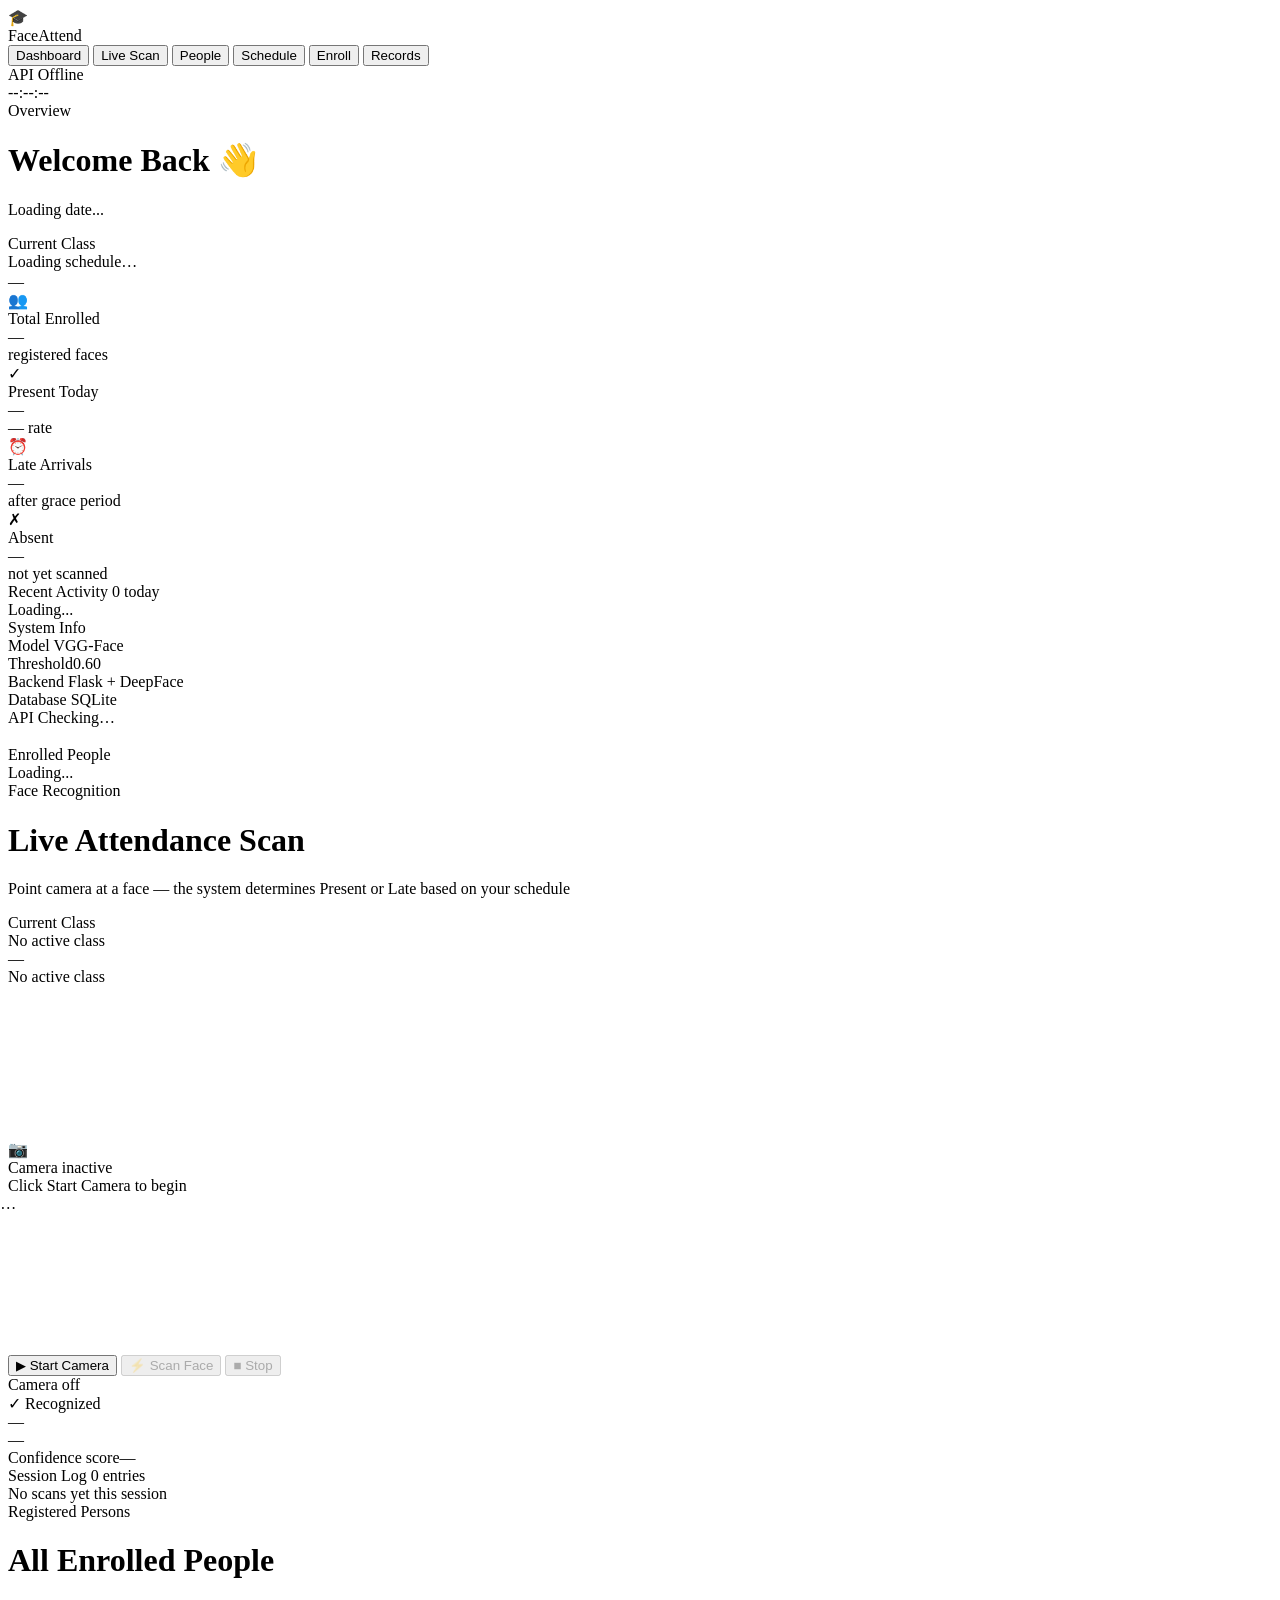
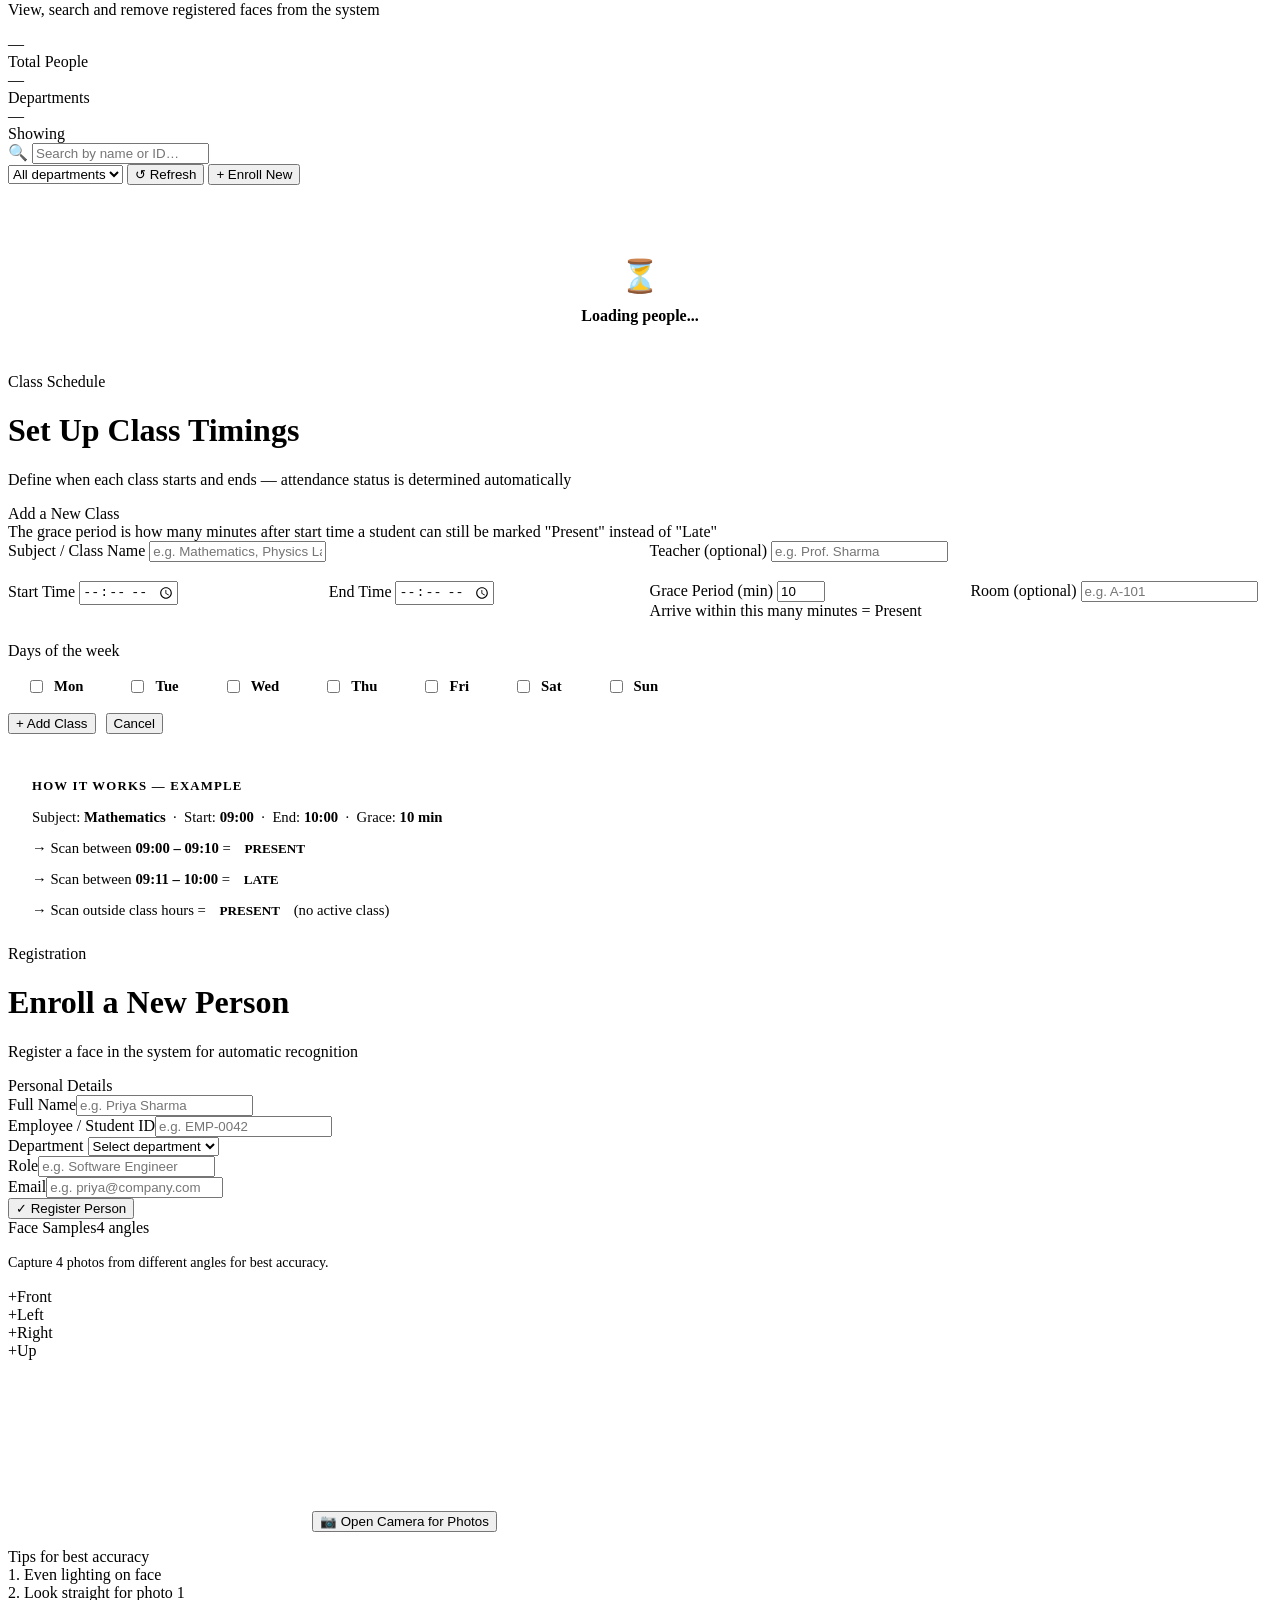
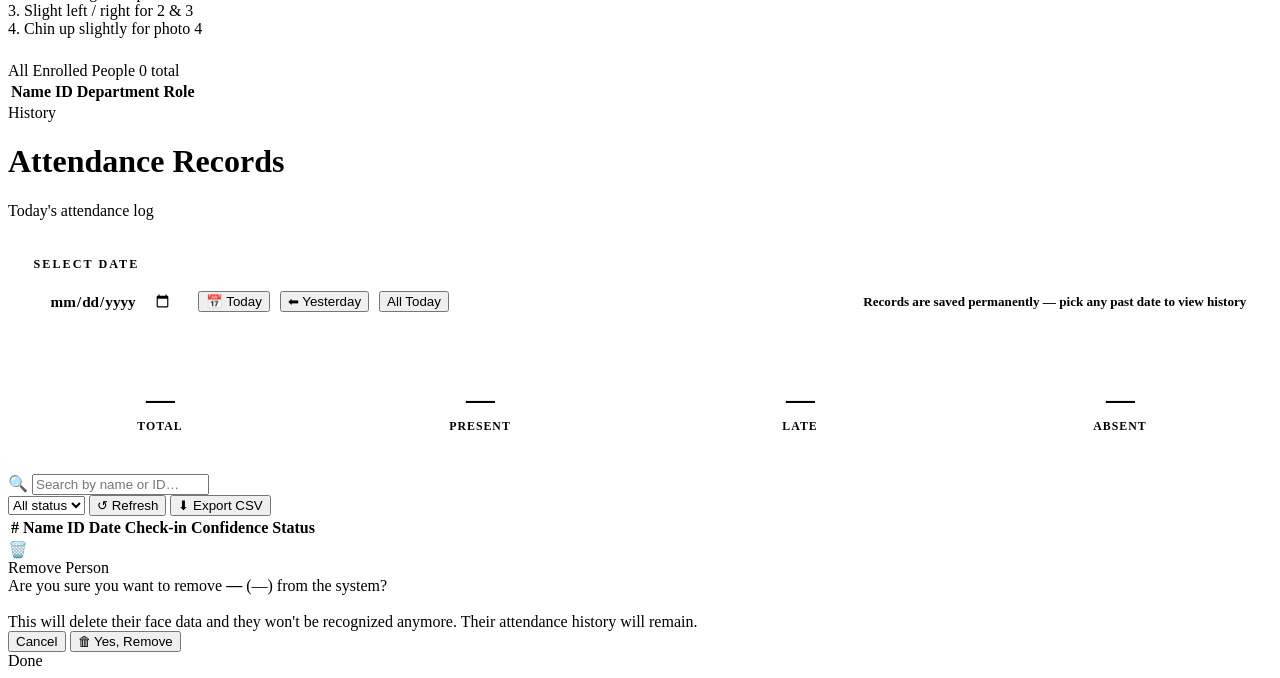
==== index.html @ 29193f47 "FaceAttend - Face Recognition Attendance System" ====
<!DOCTYPE html>
<html lang="en">
<head>
  <meta charset="UTF-8">
  <meta name="viewport" content="width=device-width, initial-scale=1.0">
  <title>FaceAttend — Smart Attendance System</title>
  <link rel="stylesheet" href="style.css">
</head>
<body>

<!-- ===== NAV ===== -->
<nav>
  <div class="logo">
    <div class="logo-mark">🎓</div>
    <div class="logo-text">Face<span>Attend</span></div>
  </div>

  <div class="nav-tabs">
    <button class="nav-tab active" onclick="showPage('dashboard',this)">Dashboard</button>
    <button class="nav-tab" onclick="showPage('recognition',this)">Live Scan</button>
    <button class="nav-tab" onclick="showPage('people',this)">People</button>
    <button class="nav-tab" onclick="showPage('schedule',this)">Schedule</button>
    <button class="nav-tab" onclick="showPage('enroll',this)">Enroll</button>
    <button class="nav-tab" onclick="showPage('records',this)">Records</button>
  </div>

  <div class="nav-right">
    <div class="api-badge offline" id="api-badge"><span class="api-dot"></span>API Offline</div>
    <div class="clock" id="sys-time">--:--:--</div>
  </div>
</nav>

<!-- ===== DASHBOARD ===== -->
<div class="page active" id="page-dashboard">
  <div class="page-header">
    <div class="page-eyebrow">Overview</div>
    <h1 class="page-title">Welcome Back 👋</h1>
    <p class="page-sub" id="dash-date">Loading date...</p>
  </div>

  <div class="schedule-status-bar" id="schedule-status-bar">
    <div>
      <div class="ssb-label">Current Class</div>
      <div class="ssb-value" id="ssb-subject">Loading schedule…</div>
      <div style="font-size:.85rem;opacity:.72;margin-top:2px;" id="ssb-time"></div>
    </div>
    <div class="ssb-badge" id="ssb-badge">—</div>
  </div>

  <div class="stats-row">
    <div class="stat-card s1">
      <div class="stat-accent"></div>
      <div class="stat-icon">👥</div>
      <div class="stat-label">Total Enrolled</div>
      <div class="stat-value" id="stat-enrolled">—</div>
      <div class="stat-sub">registered faces</div>
    </div>
    <div class="stat-card s2">
      <div class="stat-accent"></div>
      <div class="stat-icon">✓</div>
      <div class="stat-label">Present Today</div>
      <div class="stat-value" id="stat-present">—</div>
      <div class="stat-sub" id="stat-pct">— rate</div>
    </div>
    <div class="stat-card s3">
      <div class="stat-accent"></div>
      <div class="stat-icon">⏰</div>
      <div class="stat-label">Late Arrivals</div>
      <div class="stat-value" id="stat-late">—</div>
      <div class="stat-sub">after grace period</div>
    </div>
    <div class="stat-card s4">
      <div class="stat-accent"></div>
      <div class="stat-icon">✗</div>
      <div class="stat-label">Absent</div>
      <div class="stat-value" id="stat-absent">—</div>
      <div class="stat-sub">not yet scanned</div>
    </div>
  </div>

  <div class="dash-grid">
    <div class="panel">
      <div class="panel-header">
        <span class="panel-title">Recent Activity</span>
        <span class="chip" id="activity-count">0 today</span>
      </div>
      <div class="panel-body">
        <div id="activity-feed"><div class="empty-msg">Loading...</div></div>
      </div>
    </div>
    <div style="display:flex;flex-direction:column;gap:1.2rem;">
      <div class="panel">
        <div class="panel-header"><span class="panel-title">System Info</span></div>
        <div class="panel-body">
          <div class="sysinfo-row"><span class="sysinfo-key">Model</span>    <span class="sysinfo-val purple">VGG-Face</span></div>
          <div class="sysinfo-row"><span class="sysinfo-key">Threshold</span><span class="sysinfo-val">0.60</span></div>
          <div class="sysinfo-row"><span class="sysinfo-key">Backend</span>  <span class="sysinfo-val teal">Flask + DeepFace</span></div>
          <div class="sysinfo-row"><span class="sysinfo-key">Database</span> <span class="sysinfo-val">SQLite</span></div>
          <div class="sysinfo-row"><span class="sysinfo-key">API</span>      <span class="sysinfo-val red" id="sys-api-status">Checking…</span></div>
        </div>
      </div>
      <div class="panel">
        <div class="panel-header"><span class="panel-title">Enrolled People</span></div>
        <div class="panel-body"><div id="enrolled-mini"><div class="empty-msg">Loading...</div></div></div>
      </div>
    </div>
  </div>
</div>

<!-- ===== SCAN ===== -->
<div class="page" id="page-recognition">
  <div class="page-header">
    <div class="page-eyebrow">Face Recognition</div>
    <h1 class="page-title">Live <span class="normal">Attendance Scan</span></h1>
    <p class="page-sub">Point camera at a face — the system determines Present or Late based on your schedule</p>
  </div>

  <div class="class-info-bar" id="class-info-bar">
    <div>
      <div class="cib-label">Current Class</div>
      <div class="cib-subject" id="cib-subject">No active class</div>
    </div>
    <div class="cib-right">
      <div class="cib-time" id="cib-time">—</div>
      <div class="cib-status noclass" id="cib-status">No active class</div>
    </div>
  </div>

  <div class="rec-layout">
    <div>
      <div class="camera-wrap">
        <div class="camera-screen">
          <video id="cam-video" autoplay playsinline></video>
          <canvas id="cam-canvas" style="display:none;"></canvas>
          <div class="camera-placeholder" id="cam-placeholder">
            <div class="cam-icon-wrap">📷</div>
            <div class="cam-ph-title">Camera inactive</div>
            <div class="cam-ph-sub">Click Start Camera to begin</div>
          </div>
          <div class="scan-overlay" id="scan-overlay">
            <div class="scan-line"></div>
            <div class="corner corner-tl"></div><div class="corner corner-tr"></div>
            <div class="corner corner-bl"></div><div class="corner corner-br"></div>
          </div>
          <div class="face-box" id="face-box" style="width:140px;height:160px;top:20%;left:50%;transform:translateX(-50%);">
            <div class="face-box-label" id="face-label">Detecting…</div>
          </div>
        </div>
        <div class="camera-controls">
          <button class="btn btn-primary"   id="btn-start-cam" onclick="startCamera()">▶ Start Camera</button>
          <button class="btn btn-secondary" id="btn-scan"      onclick="scanFace()" disabled>⚡ Scan Face</button>
          <button class="btn btn-danger"    id="btn-stop-cam"  onclick="stopCamera()" disabled>■ Stop</button>
          <div class="cam-status-text" id="cam-status">Camera off</div>
        </div>
      </div>
      <div class="result-card" id="result-card">
        <div class="result-pill success" id="result-pill">✓ Recognized</div>
        <div class="result-name"   id="result-name">—</div>
        <div class="result-detail" id="result-detail">—</div>
        <div class="conf-bar"><div class="conf-fill" id="conf-fill" style="width:0%"></div></div>
        <div class="conf-label"><span>Confidence score</span><span id="conf-pct">—</span></div>
      </div>
    </div>
    <div class="rec-log">
      <div class="panel-header">
        <span class="panel-title">Session Log</span>
        <span class="chip" id="log-count">0 entries</span>
      </div>
      <div class="log-list" id="rec-log-list">
        <div class="empty-msg">No scans yet this session</div>
      </div>
    </div>
  </div>
</div>

<!-- ===== PEOPLE ===== -->
<div class="page" id="page-people">
  <div class="page-header">
    <div class="page-eyebrow">Registered Persons</div>
    <h1 class="page-title">All <span class="normal">Enrolled People</span></h1>
    <p class="page-sub">View, search and remove registered faces from the system</p>
  </div>

  <!-- Stats row -->
  <div class="people-stats">
    <div class="pstat">
      <div class="pstat-val" id="pstat-total" style="color:var(--p700);">—</div>
      <div class="pstat-label">Total People</div>
    </div>
    <div class="pstat">
      <div class="pstat-val" id="pstat-depts" style="color:var(--teal);">—</div>
      <div class="pstat-label">Departments</div>
    </div>
    <div class="pstat">
      <div class="pstat-val" id="pstat-filtered" style="color:var(--green);">—</div>
      <div class="pstat-label">Showing</div>
    </div>
  </div>

  <!-- Filters -->
  <div class="filter-bar" style="margin-bottom:1.5rem;">
    <div class="search-wrap">
      <span class="search-icon">🔍</span>
      <input class="search-input" placeholder="Search by name or ID…" id="people-search" oninput="filterPeople()">
    </div>
    <select class="filter-select" id="people-dept" onchange="filterPeople()">
      <option value="">All departments</option>
      <option>Engineering</option>
      <option>Design</option>
      <option>Marketing</option>
      <option>Operations</option>
      <option>Finance</option>
      <option>HR</option>
    </select>
    <button class="btn btn-secondary" onclick="loadPeople()">↺ Refresh</button>
    <button class="btn btn-primary"   onclick="showPage('enroll',null);document.querySelectorAll('.nav-tab').forEach(t=>{if(t.textContent.trim()==='Enroll')t.classList.add('active');else t.classList.remove('active');})">+ Enroll New</button>
  </div>

  <!-- Cards grid -->
  <div class="people-grid" id="people-grid">
    <div class="panel" style="grid-column:1/-1;padding:3rem;text-align:center;">
      <div style="font-size:2rem;margin-bottom:12px;">⏳</div>
      <div style="font-size:1rem;font-weight:700;color:var(--ink-s);">Loading people...</div>
    </div>
  </div>
</div>

<!-- ===== SCHEDULE ===== -->
<div class="page" id="page-schedule">
  <div class="page-header">
    <div class="page-eyebrow">Class Schedule</div>
    <h1 class="page-title">Set Up <span class="normal">Class Timings</span></h1>
    <p class="page-sub">Define when each class starts and ends — attendance status is determined automatically</p>
  </div>

  <div class="schedule-wrap" id="schedule-cards"></div>

  <div class="setup-section" id="schedule-form">
    <div class="setup-title">Add a New Class</div>
    <div class="setup-sub">The grace period is how many minutes after start time a student can still be marked "Present" instead of "Late"</div>
    <input type="hidden" id="sch-edit-idx" value="">

    <div style="display:grid;grid-template-columns:1fr 1fr;gap:1.2rem;margin-bottom:1.2rem;">
      <div class="form-group" style="margin-bottom:0;">
        <label>Subject / Class Name</label>
        <input type="text" id="sch-subject" placeholder="e.g. Mathematics, Physics Lab">
      </div>
      <div class="form-group" style="margin-bottom:0;">
        <label>Teacher (optional)</label>
        <input type="text" id="sch-teacher" placeholder="e.g. Prof. Sharma">
      </div>
    </div>

    <div style="display:grid;grid-template-columns:1fr 1fr 1fr 1fr;gap:1.2rem;margin-bottom:1.4rem;">
      <div class="form-group" style="margin-bottom:0;">
        <label>Start Time</label>
        <input type="time" id="sch-start">
      </div>
      <div class="form-group" style="margin-bottom:0;">
        <label>End Time</label>
        <input type="time" id="sch-end">
      </div>
      <div class="form-group" style="margin-bottom:0;">
        <label>Grace Period (min)</label>
        <input type="number" id="sch-grace" value="10" min="0" max="60">
        <div class="window-note">Arrive within this many minutes = Present</div>
      </div>
      <div class="form-group" style="margin-bottom:0;">
        <label>Room (optional)</label>
        <input type="text" id="sch-room" placeholder="e.g. A-101">
      </div>
    </div>

    <div class="form-group">
      <label>Days of the week</label>
      <div style="display:flex;gap:8px;flex-wrap:wrap;margin-top:8px;" id="day-buttons">
        <label class="day-lbl" id="day-lbl-Mon" style="display:flex;align-items:center;gap:8px;font-size:.92rem;text-transform:none;letter-spacing:0;font-weight:700;color:var(--ink);cursor:pointer;background:var(--s1);padding:9px 18px;border-radius:var(--r-xs);border:1.5px solid var(--border);transition:all .15s;">
          <input type="checkbox" class="day-cb" value="Mon" style="width:auto;padding:0;border:none;accent-color:var(--p600);" onchange="updateDayLabel(this)"> Mon
        </label>
        <label class="day-lbl" id="day-lbl-Tue" style="display:flex;align-items:center;gap:8px;font-size:.92rem;text-transform:none;letter-spacing:0;font-weight:700;color:var(--ink);cursor:pointer;background:var(--s1);padding:9px 18px;border-radius:var(--r-xs);border:1.5px solid var(--border);transition:all .15s;">
          <input type="checkbox" class="day-cb" value="Tue" style="width:auto;padding:0;border:none;accent-color:var(--p600);" onchange="updateDayLabel(this)"> Tue
        </label>
        <label class="day-lbl" id="day-lbl-Wed" style="display:flex;align-items:center;gap:8px;font-size:.92rem;text-transform:none;letter-spacing:0;font-weight:700;color:var(--ink);cursor:pointer;background:var(--s1);padding:9px 18px;border-radius:var(--r-xs);border:1.5px solid var(--border);transition:all .15s;">
          <input type="checkbox" class="day-cb" value="Wed" style="width:auto;padding:0;border:none;accent-color:var(--p600);" onchange="updateDayLabel(this)"> Wed
        </label>
        <label class="day-lbl" id="day-lbl-Thu" style="display:flex;align-items:center;gap:8px;font-size:.92rem;text-transform:none;letter-spacing:0;font-weight:700;color:var(--ink);cursor:pointer;background:var(--s1);padding:9px 18px;border-radius:var(--r-xs);border:1.5px solid var(--border);transition:all .15s;">
          <input type="checkbox" class="day-cb" value="Thu" style="width:auto;padding:0;border:none;accent-color:var(--p600);" onchange="updateDayLabel(this)"> Thu
        </label>
        <label class="day-lbl" id="day-lbl-Fri" style="display:flex;align-items:center;gap:8px;font-size:.92rem;text-transform:none;letter-spacing:0;font-weight:700;color:var(--ink);cursor:pointer;background:var(--s1);padding:9px 18px;border-radius:var(--r-xs);border:1.5px solid var(--border);transition:all .15s;">
          <input type="checkbox" class="day-cb" value="Fri" style="width:auto;padding:0;border:none;accent-color:var(--p600);" onchange="updateDayLabel(this)"> Fri
        </label>
        <label class="day-lbl" id="day-lbl-Sat" style="display:flex;align-items:center;gap:8px;font-size:.92rem;text-transform:none;letter-spacing:0;font-weight:700;color:var(--ink);cursor:pointer;background:var(--s1);padding:9px 18px;border-radius:var(--r-xs);border:1.5px solid var(--border);transition:all .15s;">
          <input type="checkbox" class="day-cb" value="Sat" style="width:auto;padding:0;border:none;accent-color:var(--p600);" onchange="updateDayLabel(this)"> Sat
        </label>
        <label class="day-lbl" id="day-lbl-Sun" style="display:flex;align-items:center;gap:8px;font-size:.92rem;text-transform:none;letter-spacing:0;font-weight:700;color:var(--ink);cursor:pointer;background:var(--s1);padding:9px 18px;border-radius:var(--r-xs);border:1.5px solid var(--border);transition:all .15s;">
          <input type="checkbox" class="day-cb" value="Sun" style="width:auto;padding:0;border:none;accent-color:var(--p600);" onchange="updateDayLabel(this)"> Sun
        </label>
      </div>
    </div>

    <div style="display:flex;gap:10px;margin-top:.5rem;">
      <button class="btn btn-primary" id="add-sch-btn" onclick="addSchedule()">+ Add Class</button>
      <button class="btn btn-secondary" onclick="cancelEdit()">Cancel</button>
    </div>

    <div style="margin-top:1.6rem;padding:1.2rem 1.5rem;background:var(--p50);border-radius:var(--r-sm);border:1.5px solid var(--p200);">
      <div style="font-size:.8rem;font-weight:800;color:var(--p700);margin-bottom:8px;text-transform:uppercase;letter-spacing:1.2px;">How it works — Example</div>
      <div style="font-size:.92rem;color:var(--ink-s);line-height:2.1;font-weight:500;">
        Subject: <strong style="color:var(--ink);">Mathematics</strong> &nbsp;·&nbsp; Start: <strong style="color:var(--ink);">09:00</strong> &nbsp;·&nbsp; End: <strong style="color:var(--ink);">10:00</strong> &nbsp;·&nbsp; Grace: <strong style="color:var(--ink);">10 min</strong><br>
        → Scan between <strong style="color:var(--green);">09:00 – 09:10</strong> = <span style="background:var(--green-l);color:var(--green);padding:2px 10px;border-radius:20px;font-weight:800;font-size:.82rem;">PRESENT</span><br>
        → Scan between <strong style="color:var(--amber);">09:11 – 10:00</strong> = <span style="background:var(--amber-l);color:var(--amber);padding:2px 10px;border-radius:20px;font-weight:800;font-size:.82rem;">LATE</span><br>
        → Scan outside class hours = <span style="background:var(--s2);color:var(--ink-s);padding:2px 10px;border-radius:20px;font-weight:800;font-size:.82rem;">PRESENT</span> (no active class)
      </div>
    </div>
  </div>
</div>

<!-- ===== ENROLL ===== -->
<div class="page" id="page-enroll">
  <div class="page-header">
    <div class="page-eyebrow">Registration</div>
    <h1 class="page-title">Enroll a <span class="normal">New Person</span></h1>
    <p class="page-sub">Register a face in the system for automatic recognition</p>
  </div>
  <div class="enroll-grid">
    <div class="panel">
      <div class="panel-header"><span class="panel-title">Personal Details</span></div>
      <div class="panel-body">
        <div class="form-group"><label>Full Name</label><input type="text" id="enroll-name" placeholder="e.g. Priya Sharma"></div>
        <div class="form-group"><label>Employee / Student ID</label><input type="text" id="enroll-id" placeholder="e.g. EMP-0042"></div>
        <div class="form-group">
          <label>Department</label>
          <select id="enroll-dept">
            <option value="">Select department</option>
            <option>Engineering</option><option>Design</option><option>Marketing</option>
            <option>Operations</option><option>Finance</option><option>HR</option>
          </select>
        </div>
        <div class="form-group"><label>Role</label><input type="text" id="enroll-role" placeholder="e.g. Software Engineer"></div>
        <div class="form-group"><label>Email</label><input type="email" id="enroll-email" placeholder="e.g. priya@company.com"></div>
        <button class="btn btn-primary btn-full" onclick="enrollPerson()">✓ Register Person</button>
      </div>
    </div>
    <div class="panel">
      <div class="panel-header"><span class="panel-title">Face Samples</span><span class="chip">4 angles</span></div>
      <div class="panel-body">
        <p style="font-size:.88rem;color:var(--ink-s);margin-bottom:14px;line-height:1.65;font-weight:500;">Capture 4 photos from different angles for best accuracy.</p>
        <div class="photo-grid">
          <div class="photo-slot" onclick="captureEnrollPhoto(0)" id="slot-0"><span>+</span><span class="photo-slot-label">Front</span></div>
          <div class="photo-slot" onclick="captureEnrollPhoto(1)" id="slot-1"><span>+</span><span class="photo-slot-label">Left</span></div>
          <div class="photo-slot" onclick="captureEnrollPhoto(2)" id="slot-2"><span>+</span><span class="photo-slot-label">Right</span></div>
          <div class="photo-slot" onclick="captureEnrollPhoto(3)" id="slot-3"><span>+</span><span class="photo-slot-label">Up</span></div>
        </div>
        <div style="margin-top:1rem;">
          <video id="enroll-video" autoplay playsinline></video>
          <canvas id="enroll-canvas" style="display:none;"></canvas>
          <button class="btn btn-secondary btn-full" id="btn-enroll-cam" onclick="startEnrollCamera()" style="margin-top:10px;">📷 Open Camera for Photos</button>
        </div>
        <div class="tip-box" style="margin-top:1rem;">
          <div class="tip-title">Tips for best accuracy</div>
          <div class="tip-text">1. Even lighting on face<br>2. Look straight for photo 1<br>3. Slight left / right for 2 &amp; 3<br>4. Chin up slightly for photo 4</div>
        </div>
      </div>
    </div>
  </div>
  <div class="panel" style="margin-top:1.5rem;">
    <div class="panel-header">
      <span class="panel-title">All Enrolled People</span>
      <span class="chip" id="enrolled-count-tag">0 total</span>
    </div>
    <div style="overflow-x:auto;">
      <table>
        <thead><tr><th>Name</th><th>ID</th><th>Department</th><th>Role</th></tr></thead>
        <tbody id="enrolled-tbody"></tbody>
      </table>
    </div>
  </div>
</div>

<!-- ===== RECORDS ===== -->
<div class="page" id="page-records">
  <div class="page-header">
    <div class="page-eyebrow">History</div>
    <h1 class="page-title">Attendance <span class="normal">Records</span></h1>
    <p class="page-sub" id="records-date-label">Today's attendance log</p>
  </div>

  <!-- Date navigator -->
  <div style="background:var(--white);border:1.5px solid var(--border);border-radius:var(--r-lg);padding:1.3rem 1.6rem;margin-bottom:1.5rem;box-shadow:var(--sh-sm);">
    <div style="font-size:.76rem;font-weight:800;text-transform:uppercase;letter-spacing:2px;color:var(--ink-s);margin-bottom:10px;">Select Date</div>
    <div style="display:flex;align-items:center;gap:10px;flex-wrap:wrap;">
      <input type="date" id="date-filter"
        style="background:var(--s1);border:1.5px solid var(--border);border-radius:var(--r-sm);padding:10px 16px;color:var(--ink);font-family:var(--font);font-size:.95rem;font-weight:600;outline:none;transition:border-color .18s,box-shadow .18s;cursor:pointer;"
        onchange="loadRecords()"
        onfocus="this.style.borderColor='var(--p400)';this.style.boxShadow='0 0 0 4px rgba(167,139,250,.15)'"
        onblur="this.style.borderColor='var(--border)';this.style.boxShadow='none'">
      <button class="btn btn-secondary btn-sm" onclick="setToday()">📅 Today</button>
      <button class="btn btn-secondary btn-sm" onclick="setYesterday()">⬅ Yesterday</button>
      <button class="btn btn-secondary btn-sm" onclick="clearDateFilter()">All Today</button>
      <div style="flex:1;"></div>
      <div style="font-size:.82rem;font-weight:600;color:var(--ink-g);">Records are saved permanently — pick any past date to view history</div>
    </div>
  </div>

  <!-- Summary mini stats -->
  <div style="display:grid;grid-template-columns:repeat(4,1fr);gap:1rem;margin-bottom:1.5rem;">
    <div style="background:var(--white);border:1.5px solid var(--border);border-radius:var(--r-md);padding:1rem 1.2rem;box-shadow:var(--sh-xs);text-align:center;">
      <div style="font-size:1.8rem;font-weight:800;color:var(--p700);letter-spacing:-1px;" id="rec-stat-total">—</div>
      <div style="font-size:.74rem;font-weight:700;text-transform:uppercase;letter-spacing:1px;color:var(--ink-g);margin-top:3px;">Total</div>
    </div>
    <div style="background:var(--green-l);border:1.5px solid var(--green-b);border-radius:var(--r-md);padding:1rem 1.2rem;box-shadow:var(--sh-xs);text-align:center;">
      <div style="font-size:1.8rem;font-weight:800;color:var(--green);letter-spacing:-1px;" id="rec-stat-present">—</div>
      <div style="font-size:.74rem;font-weight:700;text-transform:uppercase;letter-spacing:1px;color:var(--green);margin-top:3px;">Present</div>
    </div>
    <div style="background:var(--amber-l);border:1.5px solid var(--amber-b);border-radius:var(--r-md);padding:1rem 1.2rem;box-shadow:var(--sh-xs);text-align:center;">
      <div style="font-size:1.8rem;font-weight:800;color:var(--amber);letter-spacing:-1px;" id="rec-stat-late">—</div>
      <div style="font-size:.74rem;font-weight:700;text-transform:uppercase;letter-spacing:1px;color:var(--amber);margin-top:3px;">Late</div>
    </div>
    <div style="background:var(--red-l);border:1.5px solid var(--red-b);border-radius:var(--r-md);padding:1rem 1.2rem;box-shadow:var(--sh-xs);text-align:center;">
      <div style="font-size:1.8rem;font-weight:800;color:var(--red);letter-spacing:-1px;" id="rec-stat-absent">—</div>
      <div style="font-size:.74rem;font-weight:700;text-transform:uppercase;letter-spacing:1px;color:var(--red);margin-top:3px;">Absent</div>
    </div>
  </div>

  <!-- Filter bar -->
  <div class="filter-bar">
    <div class="search-wrap">
      <span class="search-icon">🔍</span>
      <input class="search-input" placeholder="Search by name or ID…" id="search-input" oninput="filterRecords()">
    </div>
    <select class="filter-select" id="filter-status" onchange="filterRecords()">
      <option value="">All status</option>
      <option>Present</option>
      <option>Late</option>
      <option>Absent</option>
    </select>
    <button class="btn btn-secondary" onclick="loadRecords()">↺ Refresh</button>
    <button class="btn btn-primary"   onclick="exportCSV()">⬇ Export CSV</button>
  </div>

  <!-- Table -->
  <div class="panel">
    <div style="overflow-x:auto;">
      <table>
        <thead>
          <tr>
            <th>#</th>
            <th>Name</th>
            <th>ID</th>
            <th>Date</th>
            <th>Check-in</th>
            <th>Confidence</th>
            <th>Status</th>
          </tr>
        </thead>
        <tbody id="records-tbody"></tbody>
      </table>
    </div>
  </div>
</div>

<!-- ===== DELETE MODAL ===== -->
<div class="modal-bg" id="delete-modal" onclick="if(event.target===this)closeModal()">
  <div class="modal">
    <div class="modal-icon">🗑️</div>
    <div class="modal-title">Remove Person</div>
    <div class="modal-sub">
      Are you sure you want to remove <strong id="delete-name">—</strong> (<span id="delete-id">—</span>) from the system?
      <br><br>
      This will delete their face data and they won't be recognized anymore. Their attendance history will remain.
    </div>
    <div class="modal-actions">
      <button class="btn btn-secondary" onclick="closeModal()">Cancel</button>
      <button class="btn btn-danger" onclick="deletePerson()">🗑 Yes, Remove</button>
    </div>
  </div>
</div>

<!-- ===== TOAST ===== -->
<div class="toast" id="toast">
  <span class="toast-dot" id="toast-dot"></span>
  <span id="toast-msg">Done</span>
</div>

<script src="app.js"></script>
</body>
</html>
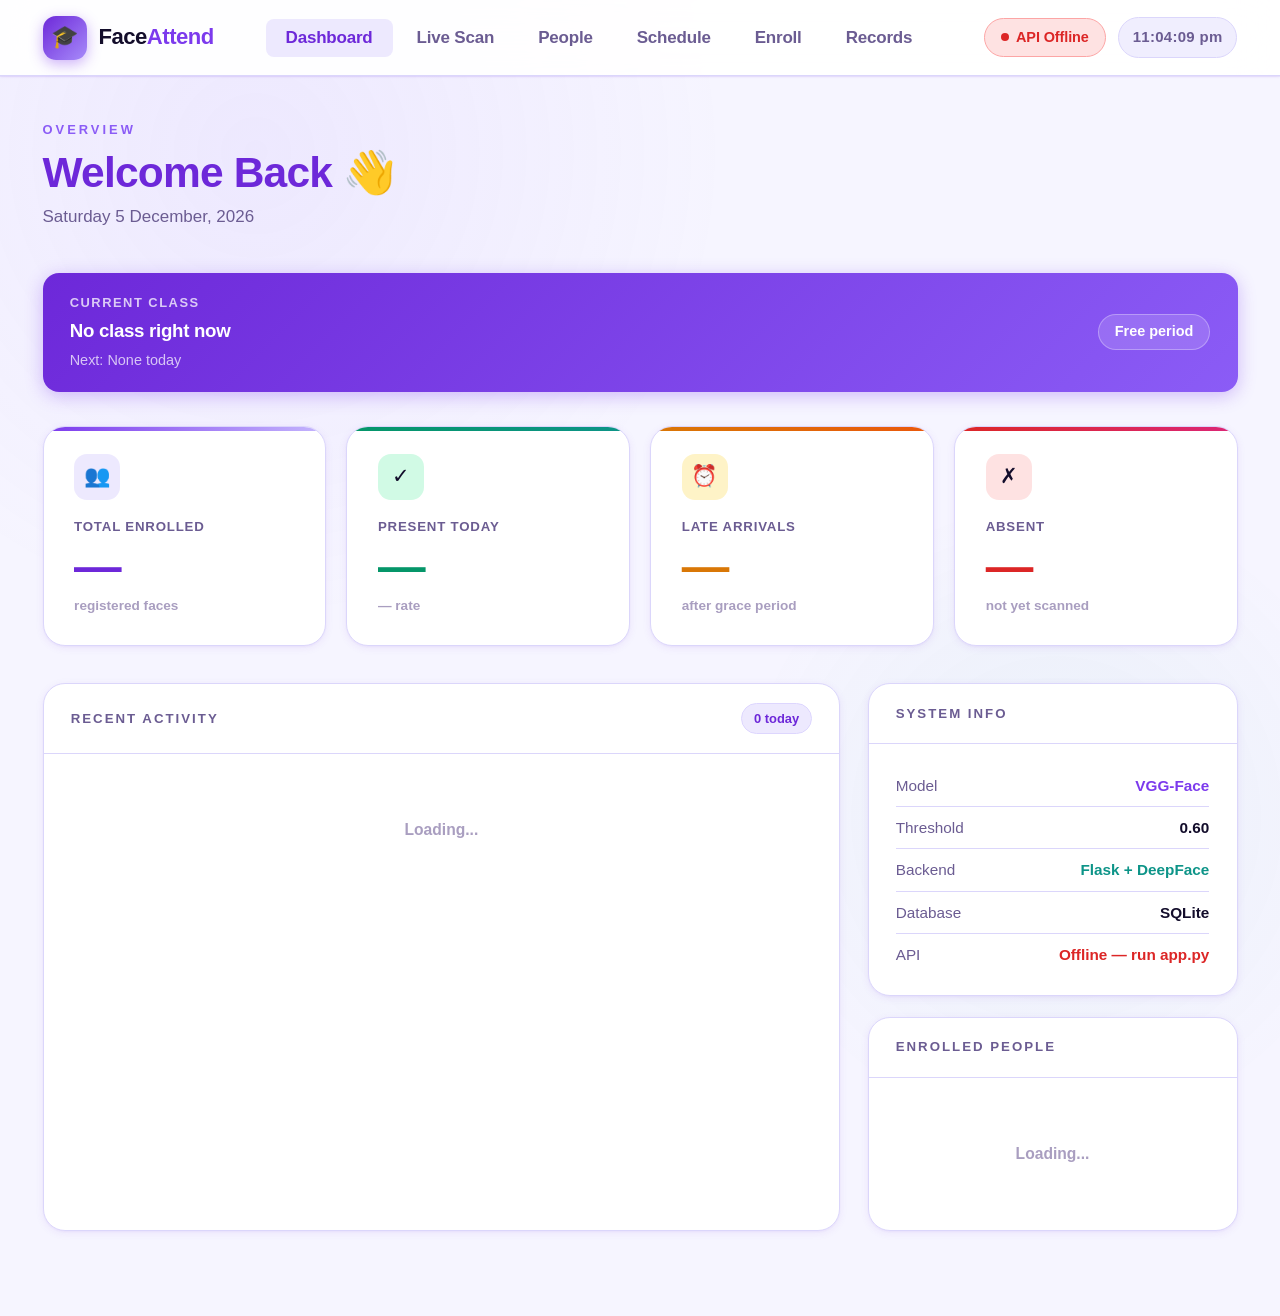
==== commit 8074bfa3: "Fix filename casing" ====
--- a/index.html
+++ b/index.html
@@ -4,7 +4,7 @@
   <meta charset="UTF-8">
   <meta name="viewport" content="width=device-width, initial-scale=1.0">
   <title>FaceAttend — Smart Attendance System</title>
-  <link rel="stylesheet" href="style.css">
+ <link rel="stylesheet" href="Style.css">
 </head>
 <body>
 
@@ -482,6 +482,6 @@
   <span id="toast-msg">Done</span>
 </div>
 
-<script src="app.js"></script>
+<script src="App.js"></script>
 </body>
 </html>
--- a/Style.css
+++ b/Style.css
@@ -0,0 +1,412 @@
+@import url('https://fonts.googleapis.com/css2?family=Playfair+Display:ital,wght@0,700;0,800;1,700&family=Plus+Jakarta+Sans:wght@400;500;600;700;800&display=swap');
+
+:root {
+  --white:      #ffffff;
+  --off:        #f6f5ff;
+  --s1:         #f0eefe;
+  --s2:         #e6e2fd;
+  --border:     #dbd6fb;
+  --border2:    #c2baf2;
+
+  --p50:  #f5f3ff; --p100: #ede9fe; --p200: #ddd6fe;
+  --p300: #c4b5fd; --p400: #a78bfa; --p500: #8b5cf6;
+  --p600: #7c3aed; --p700: #6d28d9; --p800: #5b21b6;
+
+  --teal:    #0d9488; --teal-l: #ccfbf1; --teal-b: #5eead4;
+  --green:   #059669; --green-l:#d1fae5; --green-b:#6ee7b7;
+  --amber:   #d97706; --amber-l:#fef3c7; --amber-b:#fcd34d;
+  --red:     #dc2626; --red-l:  #fee2e2; --red-b:  #fca5a5;
+  --blue:    #2563eb; --blue-l: #dbeafe; --blue-b: #93c5fd;
+  --pink:    #db2777; --pink-l: #fce7f3; --pink-b: #f9a8d4;
+  --orange:  #ea580c; --orange-l:#ffedd5; --orange-b:#fdba74;
+
+  --ink:     #130d2b;
+  --ink-mid: #382d5e;
+  --ink-s:   #6b5c92;
+  --ink-g:   #a99ec0;
+
+  --sh-xs: 0 1px 3px rgba(109,40,217,.06),0 1px 2px rgba(109,40,217,.04);
+  --sh-sm: 0 2px 8px rgba(109,40,217,.08),0 1px 3px rgba(109,40,217,.05);
+  --sh-md: 0 6px 24px rgba(109,40,217,.12),0 2px 8px rgba(109,40,217,.07);
+  --sh-lg: 0 14px 44px rgba(109,40,217,.15),0 4px 16px rgba(109,40,217,.09);
+  --sh-xl: 0 24px 64px rgba(109,40,217,.18),0 8px 24px rgba(109,40,217,.11);
+
+  --r-xs: 8px; --r-sm: 12px; --r-md: 16px; --r-lg: 22px; --r-xl: 30px;
+
+  --font: 'Plus Jakarta Sans', sans-serif;
+  --serif: 'Playfair Display', Georgia, serif;
+}
+
+*,*::before,*::after{margin:0;padding:0;box-sizing:border-box}
+html{font-size:17px;scroll-behavior:smooth}
+body{background:var(--off);color:var(--ink);font-family:var(--font);line-height:1.65;min-height:100vh;overflow-x:hidden;-webkit-font-smoothing:antialiased}
+
+body::before{content:'';position:fixed;top:-40%;left:-20%;width:80vw;height:80vw;background:radial-gradient(ellipse,rgba(139,92,246,.08) 0%,transparent 65%);pointer-events:none;z-index:0}
+body::after{content:'';position:fixed;bottom:-30%;right:-10%;width:55vw;height:55vw;background:radial-gradient(ellipse,rgba(13,148,136,.06) 0%,transparent 65%);pointer-events:none;z-index:0}
+
+/* ===========================
+   NAV — bigger, bolder
+   =========================== */
+nav{
+  position:sticky;top:0;z-index:200;
+  background:rgba(255,255,255,.92);
+  backdrop-filter:blur(24px) saturate(200%);
+  -webkit-backdrop-filter:blur(24px) saturate(200%);
+  border-bottom:1.5px solid var(--border);
+  padding:0 2.5rem;
+  height:76px;
+  display:flex;align-items:center;justify-content:space-between;gap:20px;
+  box-shadow:0 1px 0 rgba(109,40,217,.06),var(--sh-xs);
+}
+
+.logo{display:flex;align-items:center;gap:12px;flex-shrink:0;text-decoration:none}
+.logo-mark{
+  width:44px;height:44px;
+  background:linear-gradient(135deg,var(--p700),var(--p400));
+  border-radius:13px;
+  display:flex;align-items:center;justify-content:center;
+  font-size:1.3rem;
+  box-shadow:0 4px 14px rgba(124,58,237,.4);
+}
+.logo-text{font-family:var(--font);font-weight:800;font-size:1.3rem;color:var(--ink);letter-spacing:-.5px;line-height:1}
+.logo-text span{color:var(--p600)}
+
+.nav-tabs{display:flex;gap:4px;flex-wrap:nowrap;overflow-x:auto;scrollbar-width:none}
+.nav-tabs::-webkit-scrollbar{display:none}
+.nav-tab{
+  padding:9px 20px;border:none;background:transparent;
+  color:var(--ink-s);font-family:var(--font);
+  font-size:1rem;font-weight:600;
+  cursor:pointer;border-radius:var(--r-xs);
+  transition:all .18s ease;white-space:nowrap;
+  letter-spacing:-.2px;
+}
+.nav-tab:hover{color:var(--ink);background:var(--p50)}
+.nav-tab.active{color:var(--p700);background:var(--p100);font-weight:800}
+
+.nav-right{display:flex;align-items:center;gap:12px;flex-shrink:0}
+.api-badge{
+  display:flex;align-items:center;gap:7px;
+  font-size:.85rem;font-weight:700;
+  padding:7px 16px;border-radius:25px;border:1.5px solid;
+  transition:all .3s;letter-spacing:-.1px;
+}
+.api-badge.online {color:var(--green);background:var(--green-l);border-color:var(--green-b)}
+.api-badge.offline{color:var(--red);  background:var(--red-l);  border-color:var(--red-b)}
+.api-dot{width:8px;height:8px;border-radius:50%;flex-shrink:0}
+.api-badge.online  .api-dot{background:var(--green);animation:pg 2s infinite}
+.api-badge.offline .api-dot{background:var(--red)}
+@keyframes pg{0%,100%{box-shadow:0 0 0 0 rgba(5,150,105,.4)}50%{box-shadow:0 0 0 5px rgba(5,150,105,0)}}
+.clock{font-size:.88rem;font-weight:700;color:var(--ink-s);font-variant-numeric:tabular-nums;background:var(--s1);padding:7px 14px;border-radius:25px;border:1.5px solid var(--border);letter-spacing:.3px}
+
+/* ===========================
+   PAGES
+   =========================== */
+.page{display:none;padding:2.5rem 2.5rem 5rem;max-width:1340px;margin:0 auto;position:relative;z-index:1}
+.page.active{display:block;animation:pgIn .3s ease}
+@keyframes pgIn{from{opacity:0;transform:translateY(8px)}to{opacity:1;transform:translateY(0)}}
+
+.page-header{margin-bottom:2.5rem}
+.page-eyebrow{font-size:.76rem;font-weight:800;text-transform:uppercase;letter-spacing:3px;color:var(--p500);margin-bottom:10px}
+.page-title{
+  font-family:var(--font);
+  font-size:2.5rem;font-weight:800;
+  color:var(--p700);line-height:1.1;letter-spacing:-.8px;
+  margin-bottom:6px;
+}
+.page-title .normal{color:var(--ink)}
+.page-sub{font-size:1rem;color:var(--ink-s);font-weight:500}
+
+/* ===========================
+   STAT CARDS
+   =========================== */
+.stats-row{display:grid;grid-template-columns:repeat(4,1fr);gap:1.2rem;margin-bottom:2.2rem}
+.stat-card{
+  background:var(--white);border:1.5px solid var(--border);
+  border-radius:var(--r-lg);padding:1.6rem 1.8rem;
+  position:relative;overflow:hidden;
+  box-shadow:var(--sh-sm);
+  transition:transform .22s ease,box-shadow .22s ease;
+}
+.stat-card:hover{transform:translateY(-4px);box-shadow:var(--sh-md)}
+.stat-accent{position:absolute;top:0;left:0;right:0;height:4px;border-radius:var(--r-lg) var(--r-lg) 0 0}
+.s1 .stat-accent{background:linear-gradient(90deg,var(--p600),var(--p300))}
+.s2 .stat-accent{background:linear-gradient(90deg,var(--green),var(--teal))}
+.s3 .stat-accent{background:linear-gradient(90deg,var(--amber),var(--orange))}
+.s4 .stat-accent{background:linear-gradient(90deg,var(--red),var(--pink))}
+.s5 .stat-accent{background:linear-gradient(90deg,var(--blue),var(--teal))}
+
+.stat-icon{width:46px;height:46px;border-radius:13px;display:flex;align-items:center;justify-content:center;font-size:1.25rem;margin-bottom:16px}
+.s1 .stat-icon{background:var(--p100)}
+.s2 .stat-icon{background:var(--green-l)}
+.s3 .stat-icon{background:var(--amber-l)}
+.s4 .stat-icon{background:var(--red-l)}
+.s5 .stat-icon{background:var(--blue-l)}
+
+.stat-label{font-size:.78rem;font-weight:700;color:var(--ink-s);margin-bottom:5px;text-transform:uppercase;letter-spacing:.8px}
+.stat-value{font-size:2.8rem;font-weight:800;line-height:1;letter-spacing:-2px;margin-bottom:5px}
+.s1 .stat-value{color:var(--p700)}
+.s2 .stat-value{color:var(--green)}
+.s3 .stat-value{color:var(--amber)}
+.s4 .stat-value{color:var(--red)}
+.s5 .stat-value{color:var(--blue)}
+.stat-sub{font-size:.8rem;color:var(--ink-g);font-weight:600}
+
+/* ===========================
+   PANELS
+   =========================== */
+.dash-grid{display:grid;grid-template-columns:1fr 370px;gap:1.6rem}
+.panel{background:var(--white);border:1.5px solid var(--border);border-radius:var(--r-lg);overflow:hidden;box-shadow:var(--sh-sm)}
+.panel-header{padding:1.1rem 1.6rem;border-bottom:1.5px solid var(--border);display:flex;align-items:center;justify-content:space-between}
+.panel-title{font-size:.78rem;font-weight:800;text-transform:uppercase;letter-spacing:2px;color:var(--ink-s)}
+.panel-body{padding:1.2rem 1.6rem}
+.chip{font-size:.76rem;font-weight:800;padding:4px 12px;border-radius:20px;background:var(--p100);color:var(--p700);border:1.5px solid var(--p200)}
+
+/* colored chips */
+.chip-green{background:var(--green-l);color:var(--green);border-color:var(--green-b)}
+.chip-amber{background:var(--amber-l);color:var(--amber);border-color:var(--amber-b)}
+.chip-red{background:var(--red-l);color:var(--red);border-color:var(--red-b)}
+.chip-blue{background:var(--blue-l);color:var(--blue);border-color:var(--blue-b)}
+.chip-teal{background:var(--teal-l);color:var(--teal);border-color:var(--teal-b)}
+.chip-pink{background:var(--pink-l);color:var(--pink);border-color:var(--pink-b)}
+
+/* ===========================
+   ACTIVITY / LIST
+   =========================== */
+.activity-item{display:flex;align-items:center;gap:14px;padding:11px 0;border-bottom:1.5px solid var(--border);animation:itIn .3s ease}
+.activity-item:last-child{border-bottom:none}
+@keyframes itIn{from{opacity:0;transform:translateX(-6px)}to{opacity:1;transform:translateX(0)}}
+.avatar{border-radius:11px;display:flex;align-items:center;justify-content:center;font-size:.8rem;font-weight:800;flex-shrink:0;letter-spacing:.5px}
+.activity-info{flex:1;min-width:0}
+.activity-name{font-size:.95rem;font-weight:700;color:var(--ink);white-space:nowrap;overflow:hidden;text-overflow:ellipsis}
+.activity-meta{font-size:.78rem;color:var(--ink-g);margin-top:2px;font-weight:500}
+.badge{font-size:.74rem;font-weight:700;padding:4px 11px;border-radius:20px;flex-shrink:0;white-space:nowrap;letter-spacing:.1px}
+.badge.present{background:var(--green-l);color:var(--green);border:1.5px solid var(--green-b)}
+.badge.late   {background:var(--amber-l);color:var(--amber);border:1.5px solid var(--amber-b)}
+.badge.absent {background:var(--red-l);  color:var(--red);  border:1.5px solid var(--red-b)}
+
+/* ===========================
+   BUTTONS
+   =========================== */
+.btn{display:inline-flex;align-items:center;justify-content:center;gap:8px;padding:11px 22px;border-radius:var(--r-sm);font-family:var(--font);font-size:.95rem;font-weight:700;cursor:pointer;border:none;transition:all .18s ease;white-space:nowrap;letter-spacing:-.2px}
+.btn-primary{background:linear-gradient(135deg,var(--p700),var(--p500));color:white;box-shadow:0 4px 16px rgba(124,58,237,.38)}
+.btn-primary:hover{transform:translateY(-2px);box-shadow:0 7px 22px rgba(124,58,237,.48)}
+.btn-secondary{background:var(--white);color:var(--ink-mid);border:1.5px solid var(--border2);box-shadow:var(--sh-xs)}
+.btn-secondary:hover{border-color:var(--p400);color:var(--p700);background:var(--p50)}
+.btn-danger{background:var(--red-l);color:var(--red);border:1.5px solid var(--red-b)}
+.btn-danger:hover{background:#fecaca;transform:translateY(-1px)}
+.btn-teal{background:var(--teal-l);color:var(--teal);border:1.5px solid var(--teal-b)}
+.btn-teal:hover{background:#99f6e4}
+.btn-success{background:var(--green-l);color:var(--green);border:1.5px solid var(--green-b)}
+.btn-success:hover{background:#a7f3d0}
+.btn:disabled{opacity:.45;cursor:not-allowed;transform:none!important;box-shadow:none!important}
+.btn-full{width:100%}
+.btn-sm{padding:7px 14px;font-size:.83rem}
+.btn-icon{padding:8px;border-radius:var(--r-xs);width:36px;height:36px;font-size:.95rem}
+
+/* ===========================
+   PEOPLE PAGE
+   =========================== */
+.people-grid{display:grid;grid-template-columns:repeat(auto-fill,minmax(280px,1fr));gap:1.2rem}
+.person-card{
+  background:var(--white);border:1.5px solid var(--border);
+  border-radius:var(--r-lg);padding:1.5rem;
+  box-shadow:var(--sh-sm);
+  transition:transform .22s ease,box-shadow .22s ease;
+  position:relative;overflow:hidden;
+}
+.person-card:hover{transform:translateY(-3px);box-shadow:var(--sh-md)}
+.person-card-top{display:flex;align-items:flex-start;gap:14px;margin-bottom:14px}
+.person-avatar-lg{width:52px;height:52px;border-radius:14px;display:flex;align-items:center;justify-content:center;font-size:1.1rem;font-weight:800;flex-shrink:0;letter-spacing:.5px}
+.person-name{font-size:1.05rem;font-weight:800;color:var(--ink);line-height:1.2;margin-bottom:3px}
+.person-id{font-size:.78rem;font-weight:700;color:var(--ink-g);letter-spacing:.3px}
+.person-divider{height:1.5px;background:var(--border);margin:12px 0}
+.person-meta{display:flex;flex-direction:column;gap:6px}
+.person-meta-row{display:flex;align-items:center;gap:8px;font-size:.85rem;font-weight:500;color:var(--ink-s)}
+.person-meta-icon{font-size:.9rem;flex-shrink:0}
+.person-actions{display:flex;gap:8px;margin-top:14px}
+.person-status-dot{position:absolute;top:14px;right:14px;width:10px;height:10px;border-radius:50%;background:var(--green);box-shadow:0 0 0 3px var(--green-l)}
+
+.people-stats{display:grid;grid-template-columns:repeat(3,1fr);gap:1rem;margin-bottom:2rem}
+.pstat{background:var(--white);border:1.5px solid var(--border);border-radius:var(--r-md);padding:1.2rem 1.4rem;box-shadow:var(--sh-xs);text-align:center}
+.pstat-val{font-size:2rem;font-weight:800;letter-spacing:-1px;margin-bottom:4px}
+.pstat-label{font-size:.78rem;font-weight:700;text-transform:uppercase;letter-spacing:1px;color:var(--ink-s)}
+
+/* confirm delete modal */
+.modal-bg{position:fixed;inset:0;background:rgba(19,13,43,.45);z-index:500;display:none;align-items:center;justify-content:center;backdrop-filter:blur(4px)}
+.modal-bg.show{display:flex;animation:fadeIn .2s ease}
+@keyframes fadeIn{from{opacity:0}to{opacity:1}}
+.modal{background:var(--white);border-radius:var(--r-lg);padding:2rem 2.2rem;max-width:420px;width:90%;box-shadow:var(--sh-xl);animation:modalIn .25s ease}
+@keyframes modalIn{from{opacity:0;transform:scale(.94)translateY(10px)}to{opacity:1;transform:scale(1)translateY(0)}}
+.modal-icon{font-size:2.5rem;margin-bottom:14px}
+.modal-title{font-size:1.3rem;font-weight:800;color:var(--ink);margin-bottom:6px}
+.modal-sub{font-size:.92rem;color:var(--ink-s);font-weight:500;line-height:1.6;margin-bottom:1.5rem}
+.modal-actions{display:flex;gap:10px;justify-content:flex-end}
+
+/* ===========================
+   SCHEDULE
+   =========================== */
+.schedule-status-bar{background:linear-gradient(135deg,var(--p700),var(--p500));border-radius:var(--r-md);padding:1.1rem 1.6rem;display:flex;align-items:center;justify-content:space-between;color:white;margin-bottom:2rem;box-shadow:0 4px 18px rgba(124,58,237,.32)}
+.ssb-label{font-size:.76rem;font-weight:700;opacity:.75;text-transform:uppercase;letter-spacing:1.5px;margin-bottom:3px}
+.ssb-value{font-size:1.1rem;font-weight:800;letter-spacing:-.3px}
+.ssb-badge{background:rgba(255,255,255,.18);border:1.5px solid rgba(255,255,255,.3);border-radius:20px;padding:5px 16px;font-size:.85rem;font-weight:700}
+
+.schedule-wrap{display:grid;grid-template-columns:repeat(3,1fr);gap:1.2rem;margin-bottom:2rem}
+.schedule-card{background:var(--white);border:1.5px solid var(--border);border-radius:var(--r-md);padding:1.4rem;box-shadow:var(--sh-xs);transition:all .2s;position:relative}
+.schedule-card:hover{border-color:var(--p300);box-shadow:var(--sh-md)}
+.schedule-card.active-class{border-color:var(--p400);background:var(--p50)}
+.schedule-card.active-class::before{content:'ACTIVE NOW';position:absolute;top:12px;right:12px;font-size:.62rem;font-weight:800;letter-spacing:1.5px;color:var(--p600);background:var(--p100);padding:3px 9px;border-radius:20px;border:1px solid var(--p200)}
+.sch-subject{font-size:1.1rem;font-weight:800;color:var(--ink);margin-bottom:4px;letter-spacing:-.3px}
+.sch-meta{font-size:.82rem;color:var(--ink-s);font-weight:500;margin-bottom:12px}
+.sch-time{display:flex;align-items:center;gap:8px;font-size:.95rem;font-weight:800;color:var(--p700);background:var(--p100);padding:8px 13px;border-radius:var(--r-xs);border:1.5px solid var(--p200)}
+.sch-sep{color:var(--p400);font-weight:400}
+.sch-window{font-size:.76rem;color:var(--ink-g);margin-top:8px;font-weight:600}
+.sch-days{display:flex;gap:4px;margin-top:10px;flex-wrap:wrap}
+.sch-day{font-size:.68rem;font-weight:700;padding:3px 9px;border-radius:20px;background:var(--s1);color:var(--ink-s);border:1px solid var(--border)}
+.sch-day.active{background:var(--p200);color:var(--p800);border-color:var(--p300)}
+.sch-actions{display:flex;gap:8px;margin-top:12px}
+
+.setup-section{background:var(--white);border:1.5px solid var(--border);border-radius:var(--r-lg);padding:2.2rem;box-shadow:var(--sh-sm);margin-bottom:2rem}
+.setup-title{font-size:1.4rem;font-weight:800;color:var(--ink);margin-bottom:4px;letter-spacing:-.3px}
+.setup-sub{font-size:.92rem;color:var(--ink-s);margin-bottom:1.6rem;font-weight:500}
+.window-note{font-size:.76rem;color:var(--ink-g);margin-top:6px;font-weight:600}
+
+/* ===========================
+   CAMERA
+   =========================== */
+.rec-layout{display:grid;grid-template-columns:1fr 370px;gap:1.5rem}
+.camera-wrap{background:var(--white);border:1.5px solid var(--border);border-radius:var(--r-lg);overflow:hidden;box-shadow:var(--sh-md)}
+.camera-screen{width:100%;aspect-ratio:16/9;background:linear-gradient(135deg,var(--p50),var(--p100));position:relative;overflow:hidden;display:flex;align-items:center;justify-content:center}
+#cam-video{width:100%;height:100%;object-fit:cover;display:none}
+.camera-placeholder{display:flex;flex-direction:column;align-items:center;gap:14px;color:var(--ink-g)}
+.cam-icon-wrap{width:80px;height:80px;background:var(--white);border:2px solid var(--border);border-radius:22px;display:flex;align-items:center;justify-content:center;font-size:2rem;box-shadow:var(--sh-sm)}
+.cam-ph-title{font-size:1rem;font-weight:700;color:var(--ink-mid)}
+.cam-ph-sub{font-size:.85rem;color:var(--ink-g)}
+.scan-overlay{position:absolute;inset:0;pointer-events:none;display:none}
+.scan-overlay.active{display:block}
+.scan-line{position:absolute;left:0;right:0;height:2.5px;background:linear-gradient(90deg,transparent,var(--p500),transparent);animation:scanA 2.5s ease-in-out infinite;box-shadow:0 0 18px rgba(139,92,246,.55)}
+@keyframes scanA{0%{top:0;opacity:0}8%{opacity:1}92%{opacity:1}100%{top:100%;opacity:0}}
+.corner{position:absolute;width:24px;height:24px;border-color:var(--p500);border-style:solid}
+.corner-tl{top:12px;left:12px;border-width:2.5px 0 0 2.5px;border-radius:3px 0 0 0}
+.corner-tr{top:12px;right:12px;border-width:2.5px 2.5px 0 0;border-radius:0 3px 0 0}
+.corner-bl{bottom:12px;left:12px;border-width:0 0 2.5px 2.5px;border-radius:0 0 0 3px}
+.corner-br{bottom:12px;right:12px;border-width:0 2.5px 2.5px 0;border-radius:0 0 3px 0}
+.face-box{position:absolute;border:2.5px solid var(--green);border-radius:8px;box-shadow:0 0 22px rgba(5,150,105,.22);display:none}
+.face-box.show{display:block;animation:bxIn .25s ease}
+@keyframes bxIn{from{opacity:0;transform:scale(.93)translateX(-50%)}to{opacity:1;transform:scale(1)translateX(-50%)}}
+.face-box-label{position:absolute;top:-30px;left:0;background:var(--green);color:white;font-size:.74rem;font-weight:700;padding:3px 10px;border-radius:6px;white-space:nowrap;box-shadow:0 2px 8px rgba(5,150,105,.3)}
+.camera-controls{padding:1.1rem 1.5rem;border-top:1.5px solid var(--border);display:flex;align-items:center;gap:10px;flex-wrap:wrap;background:var(--off)}
+.cam-status-text{flex:1;text-align:right;font-size:.84rem;font-weight:700;color:var(--ink-g)}
+.class-info-bar{background:var(--white);border:1.5px solid var(--border);border-radius:var(--r-md);padding:1rem 1.5rem;margin-bottom:1.3rem;display:flex;align-items:center;justify-content:space-between;gap:16px;box-shadow:var(--sh-xs)}
+.cib-label{font-size:.72rem;font-weight:800;text-transform:uppercase;letter-spacing:1.5px;color:var(--ink-g);margin-bottom:3px}
+.cib-subject{font-size:1.15rem;font-weight:800;color:var(--ink);letter-spacing:-.3px}
+.cib-right{display:flex;gap:10px;align-items:center;flex-wrap:wrap}
+.cib-time{font-size:.92rem;font-weight:800;color:var(--p700);background:var(--p100);padding:7px 15px;border-radius:var(--r-xs);border:1.5px solid var(--p200);white-space:nowrap}
+.cib-status{font-size:.84rem;font-weight:700;padding:7px 15px;border-radius:var(--r-xs);white-space:nowrap}
+.cib-status.window {background:var(--green-l);color:var(--green);border:1.5px solid var(--green-b)}
+.cib-status.late   {background:var(--amber-l);color:var(--amber);border:1.5px solid var(--amber-b)}
+.cib-status.noclass{background:var(--s2);    color:var(--ink-s); border:1.5px solid var(--border)}
+
+.result-card{background:var(--white);border:1.5px solid var(--border);border-radius:var(--r-lg);padding:1.5rem 1.7rem;display:none;margin-top:1.2rem;box-shadow:var(--sh-sm);animation:itIn .3s ease}
+.result-card.show{display:block}
+.result-pill{display:inline-flex;align-items:center;gap:6px;font-size:.78rem;font-weight:800;padding:5px 15px;border-radius:20px;margin-bottom:12px;letter-spacing:.1px}
+.result-pill.success{background:var(--green-l);color:var(--green);border:1.5px solid var(--green-b)}
+.result-pill.fail   {background:var(--red-l);  color:var(--red);  border:1.5px solid var(--red-b)}
+.result-name{font-size:1.6rem;font-weight:800;color:var(--p700);margin-bottom:5px;letter-spacing:-.5px}
+.result-detail{font-size:.88rem;color:var(--ink-s);line-height:1.8;white-space:pre-line;font-weight:500}
+.conf-bar{margin-top:14px;height:6px;background:var(--s1);border-radius:4px;overflow:hidden}
+.conf-fill{height:100%;border-radius:4px;background:linear-gradient(90deg,var(--p400),var(--p700));transition:width .9s cubic-bezier(.34,1.56,.64,1)}
+.conf-label{display:flex;justify-content:space-between;font-size:.76rem;color:var(--ink-g);margin-top:6px;font-weight:700}
+
+.rec-log{background:var(--white);border:1.5px solid var(--border);border-radius:var(--r-lg);overflow:hidden;display:flex;flex-direction:column;max-height:640px;box-shadow:var(--sh-sm)}
+.log-list{flex:1;overflow-y:auto;padding:.6rem}
+.log-list::-webkit-scrollbar{width:3px}
+.log-list::-webkit-scrollbar-thumb{background:var(--border);border-radius:3px}
+.log-entry{display:flex;align-items:center;gap:10px;padding:9px 11px;border-radius:12px;margin-bottom:4px;transition:background .15s;animation:itIn .25s ease}
+.log-entry:hover{background:var(--p50)}
+.log-time{font-size:.76rem;color:var(--ink-g);white-space:nowrap;font-weight:700}
+.log-name{font-size:.9rem;font-weight:700;flex:1;overflow:hidden;text-overflow:ellipsis;white-space:nowrap}
+
+/* ===========================
+   FORMS
+   =========================== */
+.enroll-grid{display:grid;grid-template-columns:1fr 1fr;gap:1.5rem}
+.form-group{margin-bottom:1.2rem}
+label{display:block;font-size:.78rem;font-weight:800;text-transform:uppercase;letter-spacing:1.2px;color:var(--ink-s);margin-bottom:7px}
+input[type="text"],input[type="email"],input[type="time"],input[type="number"],select,textarea{
+  width:100%;background:var(--white);border:1.5px solid var(--border);
+  border-radius:var(--r-sm);padding:11px 16px;
+  color:var(--ink);font-family:var(--font);font-size:.95rem;
+  outline:none;transition:border-color .18s,box-shadow .18s;
+  appearance:none;-webkit-appearance:none;font-weight:500;
+}
+input:focus,select:focus,textarea:focus{border-color:var(--p400);box-shadow:0 0 0 4px rgba(167,139,250,.15)}
+input::placeholder{color:var(--ink-g);font-weight:400}
+select{background-image:url("data:image/svg+xml,%3Csvg xmlns='http://www.w3.org/2000/svg' width='12' height='8' viewBox='0 0 12 8'%3E%3Cpath d='M1 1l5 5 5-5' stroke='%236b5c92' stroke-width='1.5' fill='none' stroke-linecap='round'/%3E%3C/svg%3E");background-repeat:no-repeat;background-position:right 15px center;padding-right:40px}
+input[type="time"]{font-variant-numeric:tabular-nums}
+
+.photo-grid{display:grid;grid-template-columns:repeat(4,1fr);gap:10px;margin-top:10px}
+.photo-slot{aspect-ratio:1;border-radius:var(--r-md);border:2px dashed var(--border2);display:flex;flex-direction:column;align-items:center;justify-content:center;font-size:1.4rem;color:var(--ink-g);position:relative;overflow:hidden;transition:all .2s;cursor:pointer;background:var(--s1)}
+.photo-slot:hover{border-color:var(--p400);background:var(--p50);transform:scale(1.03)}
+.photo-slot.filled{border-style:solid;border-color:var(--p400)}
+.photo-slot img{position:absolute;inset:0;width:100%;height:100%;object-fit:cover}
+.photo-slot-label{font-size:.66rem;font-weight:800;color:var(--ink-g);margin-top:5px;text-transform:uppercase;letter-spacing:.8px}
+.photo-num{position:absolute;bottom:5px;right:6px;font-size:.65rem;font-weight:800;background:rgba(255,255,255,.92);padding:2px 6px;border-radius:5px;color:var(--p700)}
+#enroll-video{width:100%;border-radius:var(--r-md);display:none;border:1.5px solid var(--border)}
+
+/* ===========================
+   TABLE / RECORDS
+   =========================== */
+.filter-bar{display:flex;gap:10px;margin-bottom:1.4rem;flex-wrap:wrap;align-items:center}
+.search-wrap{position:relative;flex:1;min-width:220px}
+.search-icon{position:absolute;left:14px;top:50%;transform:translateY(-50%);font-size:15px;color:var(--ink-g);pointer-events:none}
+.search-input{width:100%;background:var(--white);border:1.5px solid var(--border);border-radius:var(--r-sm);padding:11px 16px 11px 40px;color:var(--ink);font-family:var(--font);font-size:.95rem;outline:none;transition:border-color .18s,box-shadow .18s;box-shadow:var(--sh-xs);font-weight:500}
+.search-input:focus{border-color:var(--p400);box-shadow:0 0 0 4px rgba(167,139,250,.15)}
+.filter-select{background:var(--white);border:1.5px solid var(--border);color:var(--ink);padding:11px 40px 11px 16px;border-radius:var(--r-sm);font-family:var(--font);font-size:.95rem;outline:none;cursor:pointer;appearance:none;-webkit-appearance:none;background-image:url("data:image/svg+xml,%3Csvg xmlns='http://www.w3.org/2000/svg' width='12' height='8' viewBox='0 0 12 8'%3E%3Cpath d='M1 1l5 5 5-5' stroke='%236b5c92' stroke-width='1.5' fill='none' stroke-linecap='round'/%3E%3C/svg%3E");background-repeat:no-repeat;background-position:right 13px center;box-shadow:var(--sh-xs);transition:border-color .18s;font-weight:600}
+.filter-select:focus{border-color:var(--p400)}
+table{width:100%;border-collapse:collapse}
+thead tr{border-bottom:2px solid var(--border);background:var(--off)}
+th{padding:13px 16px;text-align:left;font-size:.74rem;font-weight:800;text-transform:uppercase;letter-spacing:1.8px;color:var(--ink-s)}
+tbody tr{border-bottom:1.5px solid var(--border);transition:background .12s}
+tbody tr:hover{background:var(--p50)}
+tbody tr:last-child{border-bottom:none}
+td{padding:13px 16px;font-size:.94rem;color:var(--ink);font-weight:500}
+.tbl-name{font-weight:800;font-size:.97rem}
+
+/* ===========================
+   SYSINFO
+   =========================== */
+.sysinfo-row{display:flex;justify-content:space-between;align-items:center;padding:8px 0;border-bottom:1.5px solid var(--border);font-size:.9rem}
+.sysinfo-row:last-child{border-bottom:none}
+.sysinfo-key{color:var(--ink-s);font-weight:500}
+.sysinfo-val{font-weight:800;color:var(--ink)}
+.sysinfo-val.purple{color:var(--p600)}
+.sysinfo-val.green {color:var(--green)}
+.sysinfo-val.red   {color:var(--red)}
+.sysinfo-val.teal  {color:var(--teal)}
+
+/* ===========================
+   MISC
+   =========================== */
+.empty-msg{text-align:center;color:var(--ink-g);font-size:.92rem;padding:2.5rem 1rem;font-weight:600}
+.tip-box{background:var(--p50);border:1.5px solid var(--p200);border-radius:var(--r-sm);padding:13px 16px}
+.tip-title{font-size:.8rem;font-weight:800;color:var(--p700);margin-bottom:5px;text-transform:uppercase;letter-spacing:.8px}
+.tip-text{font-size:.84rem;color:var(--ink-s);line-height:1.85;font-weight:500}
+.section-divider{height:2px;background:var(--border);margin:2rem 0}
+.color-dot{width:10px;height:10px;border-radius:50%;flex-shrink:0;display:inline-block}
+
+/* ===========================
+   TOAST
+   =========================== */
+.toast{position:fixed;bottom:24px;right:24px;background:var(--white);border:1.5px solid var(--border);border-radius:var(--r-md);padding:15px 22px;display:flex;align-items:center;gap:12px;font-size:.94rem;font-weight:700;color:var(--ink);z-index:9999;box-shadow:var(--sh-xl);transform:translateY(80px);opacity:0;transition:all .36s cubic-bezier(.34,1.56,.64,1);max-width:360px;pointer-events:none}
+.toast.show{transform:translateY(0);opacity:1;pointer-events:auto}
+.toast-dot{width:10px;height:10px;border-radius:50%;flex-shrink:0}
+
+/* ===========================
+   RESPONSIVE
+   =========================== */
+@media(max-width:1200px){.schedule-wrap{grid-template-columns:repeat(2,1fr)}}
+@media(max-width:1060px){.dash-grid{grid-template-columns:1fr}.rec-layout{grid-template-columns:1fr}.rec-log{max-height:300px}.people-grid{grid-template-columns:repeat(auto-fill,minmax(240px,1fr))}}
+@media(max-width:900px){.stats-row{grid-template-columns:repeat(2,1fr)}.enroll-grid{grid-template-columns:1fr}.schedule-wrap{grid-template-columns:1fr}.people-stats{grid-template-columns:1fr 1fr}}
+@media(max-width:768px){html{font-size:15px}nav{padding:0 1.2rem;height:65px}.page{padding:1.3rem 1.3rem 3rem}.page-title{font-size:2rem}.nav-tab{padding:8px 13px;font-size:.92rem}.clock{display:none}}
+@media(max-width:480px){.stats-row{grid-template-columns:1fr 1fr;gap:.7rem}.stat-card{padding:1.1rem}.stat-value{font-size:2.2rem}.photo-grid{grid-template-columns:repeat(2,1fr)}.camera-controls{gap:7px}.camera-controls .btn{padding:8px 13px;font-size:.8rem}.toast{right:12px;left:12px;bottom:12px;max-width:none}.filter-bar{flex-direction:column}.search-wrap,.filter-select{width:100%}.people-stats{grid-template-columns:1fr}.modal-actions{flex-direction:column}}
